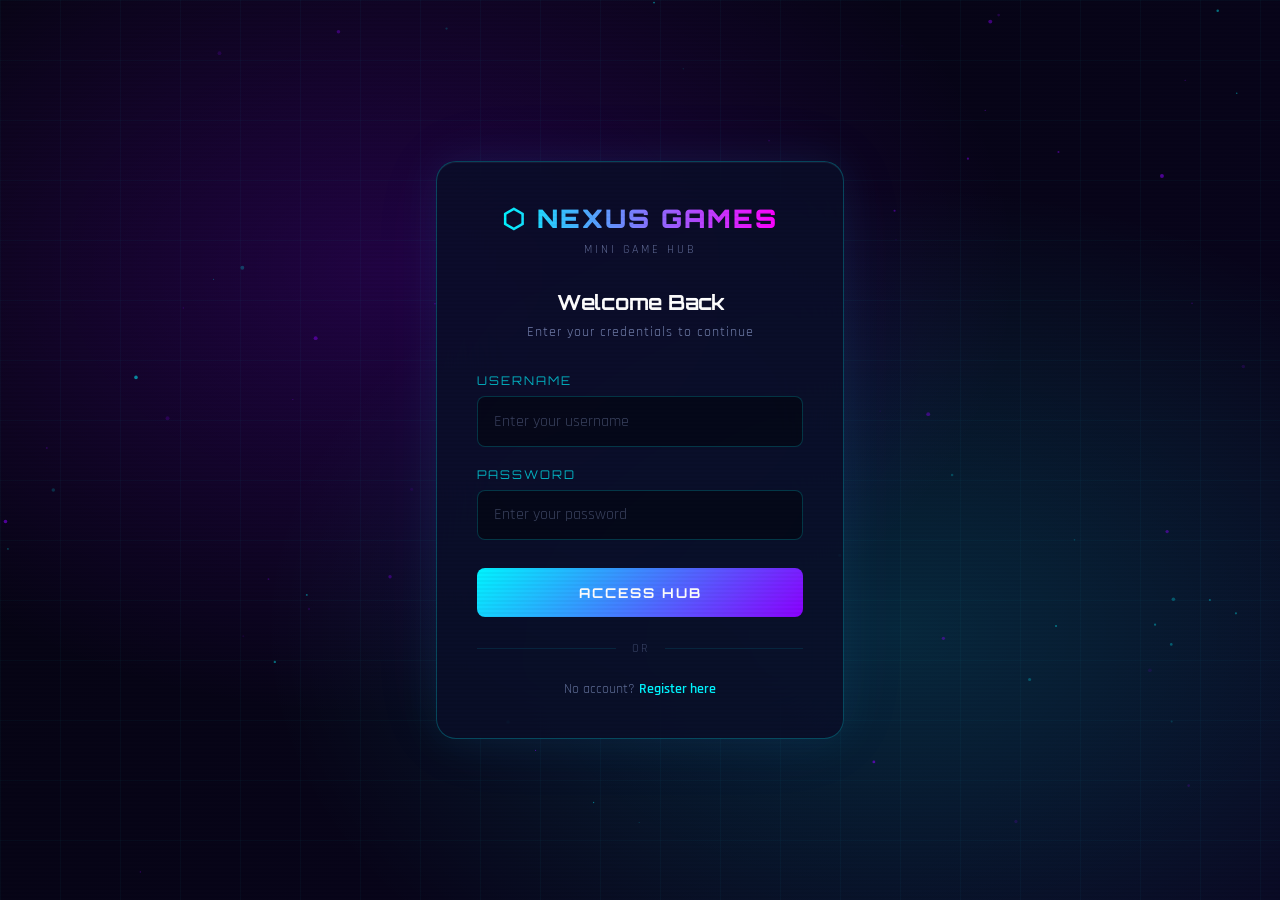
==== dashboard.html @ e150ee9c "Update favicon links and formats in dashboard.html Updated favicon links and added additional icon f" ====
<!DOCTYPE html>
<html lang="en">
<head>
  <meta charset="UTF-8" />
  <meta name="viewport" content="width=device-width, initial-scale=1.0" />
  <title>Dashboard — NEXUS GAMES</title>
  <link rel="stylesheet" href="main.css" />

  <link rel="icon" type="image/png" href="/favicon-96x96.png" sizes="96x96" />
  <link rel="icon" type="image/svg+xml" href="/favicon.svg" />
  <link rel="shortcut icon" href="/favicon.ico" />
  <link rel="apple-touch-icon" sizes="180x180" href="/apple-touch-icon.png" />
  <link rel="manifest" href="/site.webmanifest" />
  
  <style>
    /* Extra fade-in animation for cards */
    .game-card { animation: card-in 0.5s cubic-bezier(0.175,0.885,0.32,1.275) both; }
    .game-card:nth-child(1) { animation-delay: 0.1s; }
    .game-card:nth-child(2) { animation-delay: 0.2s; }
    .game-card:nth-child(3) { animation-delay: 0.3s; }
    @keyframes card-in { from { opacity:0; transform:translateY(30px) scale(0.95); } to { opacity:1; transform:translateY(0) scale(1); } }
    .dashboard-header { animation: fade-in 0.5s ease both; }
    @keyframes fade-in { from { opacity:0; transform:translateY(-10px); } to { opacity:1; transform:translateY(0); } }
  </style>
</head>
<body>
  <div class="bg-gradient"></div>
  <div class="grid-overlay"></div>
  <canvas id="particles-canvas"></canvas>
  <div class="orb orb-1"></div>
  <div class="orb orb-2"></div>

  <!-- Navbar -->
  <nav class="navbar">
    <a class="navbar-logo" href="index.html">⬡ NEXUS</a>
    <div class="navbar-right">
      <div class="user-badge">
        <span class="dot"></span>
        <span id="username-display">Player</span>
      </div>
      <button id="logout-btn" class="btn btn-danger">LOGOUT</button>
    </div>
  </nav>

  <!-- Dashboard Content -->
  <div class="dashboard">
    <div class="dashboard-header">
      <h1>GAME HUB</h1>
      <p>SELECT YOUR GAME AND BREAK YOUR RECORDS</p>
    </div>

    <!-- Game Cards -->
    <div class="games-grid">

      <!-- Game 1 -->
      <a href="game1.html" class="game-card cyan">
        <span class="card-icon">🟦</span>
        <div class="card-number">GAME 01</div>
        <div class="card-title">CUBE RUNNER</div>
        <div class="card-desc">Dodge incoming obstacles at breakneck speed. Switch lanes to survive. How long can you last?</div>
        <div class="card-score">
          <span class="label">HIGH SCORE</span>
          <span class="value" id="score-cube-runner">0</span>
        </div>
        <div class="play-btn">PLAY NOW →</div>
      </a>

      <!-- Game 2 -->
      <a href="game2.html" class="game-card magenta">
        <span class="card-icon">🔮</span>
        <div class="card-number">GAME 02</div>
        <div class="card-title">BALL JUMP</div>
        <div class="card-desc">Leap from platform to platform in an endless climb. Gravity is your enemy. Reach for the stars!</div>
        <div class="card-score">
          <span class="label">HIGH SCORE</span>
          <span class="value" id="score-ball-jump">0</span>
        </div>
        <div class="play-btn">PLAY NOW →</div>
      </a>

      <!-- Game 3 -->
      <a href="game3.html" class="game-card green">
        <span class="card-icon">🎯</span>
        <div class="card-number">GAME 03</div>
        <div class="card-title">TARGET SHOOTER</div>
        <div class="card-desc">Click targets in pseudo-3D space. Far targets score more. Beat the clock before time runs out!</div>
        <div class="card-score">
          <span class="label">HIGH SCORE</span>
          <span class="value" id="score-target-shooter">0</span>
        </div>
        <div class="play-btn">PLAY NOW →</div>
      </a>

    </div>

    <!-- High Scores Summary -->
    <div class="scores-section">
      <h2>⚡ YOUR STATS</h2>
      <div class="scores-grid">
        <div class="score-item">
          <div class="game-name">Cube Runner</div>
          <div class="score-val" id="stat-cube-runner">0</div>
        </div>
        <div class="score-item">
          <div class="game-name">Ball Jump</div>
          <div class="score-val" id="stat-ball-jump">0</div>
        </div>
        <div class="score-item">
          <div class="game-name">Target Shooter</div>
          <div class="score-val" id="stat-target-shooter">0</div>
        </div>
        <div class="score-item">
          <div class="game-name">Total Points</div>
          <div class="score-val" id="stat-total">0</div>
        </div>
      </div>
    </div>
  </div>

  <footer>
    <p>⬡ NEXUS GAMES &nbsp;|&nbsp; PURE VANILLA JS &nbsp;|&nbsp; NO FRAMEWORKS</p>
  </footer>

  <script src="auth.js"></script>
  <script src="main.js"></script>
  <script>
    // Also update stat items
    document.addEventListener('DOMContentLoaded', () => {
      const user = Auth.getCurrentUser();
      if (!user) return;
      const games = ['cube-runner', 'ball-jump', 'target-shooter'];
      let total = 0;
      games.forEach(g => {
        const s = Scores.getHighScore(user.username, g);
        total += s;
        const statEl = document.getElementById(`stat-${g}`);
        if (statEl) statEl.textContent = s;
      });
      const totalEl = document.getElementById('stat-total');
      if (totalEl) totalEl.textContent = total;
    });
  </script>
</body>
</html>
---- main.css ----
/* ===== MAIN CSS - GAME HUB ===== */
@import url('https://fonts.googleapis.com/css2?family=Orbitron:wght@400;700;900&family=Rajdhani:wght@300;400;600&display=swap');

:root {
  --neon-cyan: #00f5ff;
  --neon-magenta: #ff00ff;
  --neon-purple: #8b00ff;
  --neon-green: #00ff88;
  --bg-dark: #050510;
  --bg-card: rgba(10, 15, 40, 0.7);
  --glass-border: rgba(0, 245, 255, 0.2);
  --text-primary: #e0e8ff;
  --text-dim: rgba(180, 200, 255, 0.6);
}

* { margin: 0; padding: 0; box-sizing: border-box; }

body {
  font-family: 'Rajdhani', sans-serif;
  background: var(--bg-dark);
  color: var(--text-primary);
  min-height: 100vh;
  overflow-x: hidden;
  position: relative;
}

/* ===== ANIMATED BACKGROUND ===== */
.bg-gradient {
  position: fixed;
  inset: 0;
  background:
    radial-gradient(ellipse at 20% 20%, rgba(139, 0, 255, 0.15) 0%, transparent 50%),
    radial-gradient(ellipse at 80% 80%, rgba(0, 245, 255, 0.1) 0%, transparent 50%),
    radial-gradient(ellipse at 50% 50%, rgba(255, 0, 255, 0.05) 0%, transparent 70%),
    linear-gradient(135deg, #050510 0%, #0a0520 50%, #050510 100%);
  z-index: -2;
}

/* ===== PARTICLES ===== */
#particles-canvas {
  position: fixed;
  inset: 0;
  z-index: -1;
  pointer-events: none;
}

/* ===== GRID LINES ===== */
.grid-overlay {
  position: fixed;
  inset: 0;
  background-image:
    linear-gradient(rgba(0, 245, 255, 0.03) 1px, transparent 1px),
    linear-gradient(90deg, rgba(0, 245, 255, 0.03) 1px, transparent 1px);
  background-size: 60px 60px;
  z-index: -1;
  pointer-events: none;
}

/* ===== NAVBAR ===== */
.navbar {
  display: flex;
  align-items: center;
  justify-content: space-between;
  padding: 1rem 2rem;
  background: rgba(5, 5, 20, 0.8);
  backdrop-filter: blur(20px);
  border-bottom: 1px solid var(--glass-border);
  position: sticky;
  top: 0;
  z-index: 100;
}

.navbar-logo {
  font-family: 'Orbitron', sans-serif;
  font-size: 1.4rem;
  font-weight: 900;
  background: linear-gradient(90deg, var(--neon-cyan), var(--neon-magenta));
  -webkit-background-clip: text;
  -webkit-text-fill-color: transparent;
  background-clip: text;
  text-decoration: none;
  letter-spacing: 2px;
}

.navbar-right {
  display: flex;
  align-items: center;
  gap: 1.5rem;
}

.user-badge {
  display: flex;
  align-items: center;
  gap: 0.5rem;
  padding: 0.4rem 1rem;
  background: rgba(0, 245, 255, 0.1);
  border: 1px solid rgba(0, 245, 255, 0.3);
  border-radius: 20px;
  font-size: 0.9rem;
  color: var(--neon-cyan);
}

.user-badge .dot {
  width: 8px; height: 8px;
  border-radius: 50%;
  background: var(--neon-green);
  box-shadow: 0 0 8px var(--neon-green);
  animation: pulse-dot 2s ease-in-out infinite;
}

@keyframes pulse-dot {
  0%, 100% { opacity: 1; transform: scale(1); }
  50% { opacity: 0.6; transform: scale(0.8); }
}

/* ===== BUTTONS ===== */
.btn {
  padding: 0.6rem 1.5rem;
  border: none;
  border-radius: 6px;
  cursor: pointer;
  font-family: 'Orbitron', sans-serif;
  font-size: 0.75rem;
  font-weight: 700;
  letter-spacing: 1px;
  text-transform: uppercase;
  transition: all 0.3s ease;
  text-decoration: none;
  display: inline-block;
}

.btn-primary {
  background: linear-gradient(135deg, var(--neon-cyan), var(--neon-purple));
  color: #fff;
  box-shadow: 0 0 20px rgba(0, 245, 255, 0.4);
}

.btn-primary:hover {
  box-shadow: 0 0 40px rgba(0, 245, 255, 0.7), 0 0 80px rgba(139, 0, 255, 0.3);
  transform: translateY(-2px);
}

.btn-outline {
  background: transparent;
  color: var(--neon-magenta);
  border: 1px solid var(--neon-magenta);
  box-shadow: 0 0 10px rgba(255, 0, 255, 0.2);
}

.btn-outline:hover {
  background: rgba(255, 0, 255, 0.1);
  box-shadow: 0 0 25px rgba(255, 0, 255, 0.5);
  transform: translateY(-2px);
}

.btn-danger {
  background: transparent;
  color: #ff4466;
  border: 1px solid #ff4466;
}

.btn-danger:hover {
  background: rgba(255, 68, 102, 0.15);
  box-shadow: 0 0 20px rgba(255, 68, 102, 0.4);
}

/* ===== HERO / LANDING ===== */
.hero {
  display: flex;
  flex-direction: column;
  align-items: center;
  justify-content: center;
  min-height: 80vh;
  text-align: center;
  padding: 2rem;
}

.hero-title {
  font-family: 'Orbitron', sans-serif;
  font-size: clamp(2.5rem, 8vw, 6rem);
  font-weight: 900;
  line-height: 1.1;
  margin-bottom: 1rem;
  background: linear-gradient(135deg, var(--neon-cyan) 0%, var(--neon-magenta) 50%, var(--neon-purple) 100%);
  -webkit-background-clip: text;
  -webkit-text-fill-color: transparent;
  background-clip: text;
  filter: drop-shadow(0 0 30px rgba(0, 245, 255, 0.5));
  animation: title-glow 3s ease-in-out infinite alternate;
}

@keyframes title-glow {
  from { filter: drop-shadow(0 0 20px rgba(0, 245, 255, 0.4)); }
  to { filter: drop-shadow(0 0 50px rgba(255, 0, 255, 0.6)); }
}

.hero-subtitle {
  font-size: 1.2rem;
  color: var(--text-dim);
  margin-bottom: 3rem;
  letter-spacing: 3px;
  text-transform: uppercase;
}

.hero-buttons {
  display: flex;
  gap: 1.5rem;
  flex-wrap: wrap;
  justify-content: center;
}

/* ===== FLOATING ORBS ===== */
.orb {
  position: fixed;
  border-radius: 50%;
  filter: blur(80px);
  opacity: 0.15;
  pointer-events: none;
  animation: float-orb 8s ease-in-out infinite;
}

.orb-1 {
  width: 400px; height: 400px;
  background: var(--neon-purple);
  top: -100px; left: -100px;
  animation-delay: 0s;
}

.orb-2 {
  width: 300px; height: 300px;
  background: var(--neon-cyan);
  bottom: -50px; right: -50px;
  animation-delay: -4s;
}

.orb-3 {
  width: 200px; height: 200px;
  background: var(--neon-magenta);
  top: 50%; left: 50%;
  transform: translate(-50%, -50%);
  animation-delay: -2s;
}

@keyframes float-orb {
  0%, 100% { transform: translate(0, 0) scale(1); }
  33% { transform: translate(30px, -20px) scale(1.05); }
  66% { transform: translate(-20px, 15px) scale(0.95); }
}

/* ===== DASHBOARD ===== */
.dashboard {
  padding: 2rem;
  max-width: 1200px;
  margin: 0 auto;
}

.dashboard-header {
  text-align: center;
  margin-bottom: 3rem;
}

.dashboard-header h1 {
  font-family: 'Orbitron', sans-serif;
  font-size: clamp(1.5rem, 4vw, 2.5rem);
  background: linear-gradient(90deg, var(--neon-cyan), var(--neon-magenta));
  -webkit-background-clip: text;
  -webkit-text-fill-color: transparent;
  background-clip: text;
  margin-bottom: 0.5rem;
}

.dashboard-header p {
  color: var(--text-dim);
  letter-spacing: 2px;
}

/* ===== GAME CARDS ===== */
.games-grid {
  display: grid;
  grid-template-columns: repeat(auto-fit, minmax(300px, 1fr));
  gap: 2rem;
  margin-bottom: 3rem;
}

.game-card {
  background: var(--bg-card);
  border: 1px solid var(--glass-border);
  border-radius: 16px;
  padding: 2rem;
  backdrop-filter: blur(20px);
  transition: all 0.4s cubic-bezier(0.175, 0.885, 0.32, 1.275);
  cursor: pointer;
  position: relative;
  overflow: hidden;
  text-decoration: none;
  display: block;
}

.game-card::before {
  content: '';
  position: absolute;
  inset: 0;
  border-radius: 16px;
  opacity: 0;
  transition: opacity 0.3s;
}

.game-card.cyan::before { background: linear-gradient(135deg, rgba(0, 245, 255, 0.05), transparent); }
.game-card.magenta::before { background: linear-gradient(135deg, rgba(255, 0, 255, 0.05), transparent); }
.game-card.green::before { background: linear-gradient(135deg, rgba(0, 255, 136, 0.05), transparent); }

.game-card:hover::before { opacity: 1; }

.game-card:hover {
  transform: translateY(-12px) scale(1.02);
  border-color: var(--card-glow-color, var(--neon-cyan));
  box-shadow: 0 20px 60px var(--card-shadow-color, rgba(0, 245, 255, 0.2));
}

.game-card.cyan { --card-glow-color: var(--neon-cyan); --card-shadow-color: rgba(0,245,255,0.25); }
.game-card.magenta { --card-glow-color: var(--neon-magenta); --card-shadow-color: rgba(255,0,255,0.25); }
.game-card.green { --card-glow-color: var(--neon-green); --card-shadow-color: rgba(0,255,136,0.25); }

.card-icon {
  font-size: 3rem;
  margin-bottom: 1rem;
  display: block;
  filter: drop-shadow(0 0 10px currentColor);
}

.card-number {
  font-family: 'Orbitron', sans-serif;
  font-size: 0.7rem;
  letter-spacing: 3px;
  color: var(--text-dim);
  margin-bottom: 0.5rem;
  text-transform: uppercase;
}

.card-title {
  font-family: 'Orbitron', sans-serif;
  font-size: 1.4rem;
  font-weight: 700;
  margin-bottom: 0.75rem;
  color: #fff;
}

.card-desc {
  color: var(--text-dim);
  line-height: 1.6;
  font-size: 0.95rem;
  margin-bottom: 1.5rem;
}

.card-score {
  display: flex;
  align-items: center;
  justify-content: space-between;
  padding: 0.75rem 1rem;
  background: rgba(0,0,0,0.3);
  border-radius: 8px;
  border: 1px solid rgba(255,255,255,0.05);
}

.card-score .label {
  font-size: 0.75rem;
  color: var(--text-dim);
  letter-spacing: 2px;
  text-transform: uppercase;
}

.card-score .value {
  font-family: 'Orbitron', sans-serif;
  font-size: 1.1rem;
  font-weight: 700;
}

.game-card.cyan .card-score .value { color: var(--neon-cyan); }
.game-card.magenta .card-score .value { color: var(--neon-magenta); }
.game-card.green .card-score .value { color: var(--neon-green); }

.play-btn {
  display: flex;
  align-items: center;
  gap: 0.5rem;
  margin-top: 1rem;
  font-family: 'Orbitron', sans-serif;
  font-size: 0.75rem;
  font-weight: 700;
  letter-spacing: 2px;
  text-transform: uppercase;
  transition: gap 0.3s;
}

.game-card.cyan .play-btn { color: var(--neon-cyan); }
.game-card.magenta .play-btn { color: var(--neon-magenta); }
.game-card.green .play-btn { color: var(--neon-green); }

.game-card:hover .play-btn { gap: 1rem; }

/* ===== HIGH SCORES SECTION ===== */
.scores-section {
  background: var(--bg-card);
  border: 1px solid var(--glass-border);
  border-radius: 16px;
  padding: 2rem;
  backdrop-filter: blur(20px);
}

.scores-section h2 {
  font-family: 'Orbitron', sans-serif;
  font-size: 1.1rem;
  letter-spacing: 3px;
  color: var(--neon-cyan);
  margin-bottom: 1.5rem;
  text-transform: uppercase;
}

.scores-grid {
  display: grid;
  grid-template-columns: repeat(auto-fit, minmax(180px, 1fr));
  gap: 1rem;
}

.score-item {
  text-align: center;
  padding: 1rem;
  background: rgba(0,0,0,0.3);
  border-radius: 10px;
  border: 1px solid rgba(255,255,255,0.05);
}

.score-item .game-name {
  font-size: 0.75rem;
  color: var(--text-dim);
  letter-spacing: 2px;
  text-transform: uppercase;
  margin-bottom: 0.5rem;
}

.score-item .score-val {
  font-family: 'Orbitron', sans-serif;
  font-size: 2rem;
  font-weight: 900;
  background: linear-gradient(135deg, var(--neon-cyan), var(--neon-magenta));
  -webkit-background-clip: text;
  -webkit-text-fill-color: transparent;
  background-clip: text;
}

/* ===== FOOTER ===== */
footer {
  text-align: center;
  padding: 2rem;
  color: var(--text-dim);
  font-size: 0.8rem;
  letter-spacing: 2px;
  border-top: 1px solid var(--glass-border);
  margin-top: 3rem;
}

/* ===== RESPONSIVE ===== */
@media (max-width: 600px) {
  .navbar { padding: 0.75rem 1rem; }
  .navbar-logo { font-size: 1rem; }
  .dashboard { padding: 1rem; }
  .games-grid { grid-template-columns: 1fr; gap: 1rem; }
  .hero-buttons { flex-direction: column; align-items: center; }
}

/* ===== SCANLINE EFFECT ===== */
body::after {
  content: '';
  position: fixed;
  inset: 0;
  background: repeating-linear-gradient(
    0deg,
    transparent,
    transparent 2px,
    rgba(0, 0, 0, 0.03) 2px,
    rgba(0, 0, 0, 0.03) 4px
  );
  pointer-events: none;
  z-index: 9999;
}
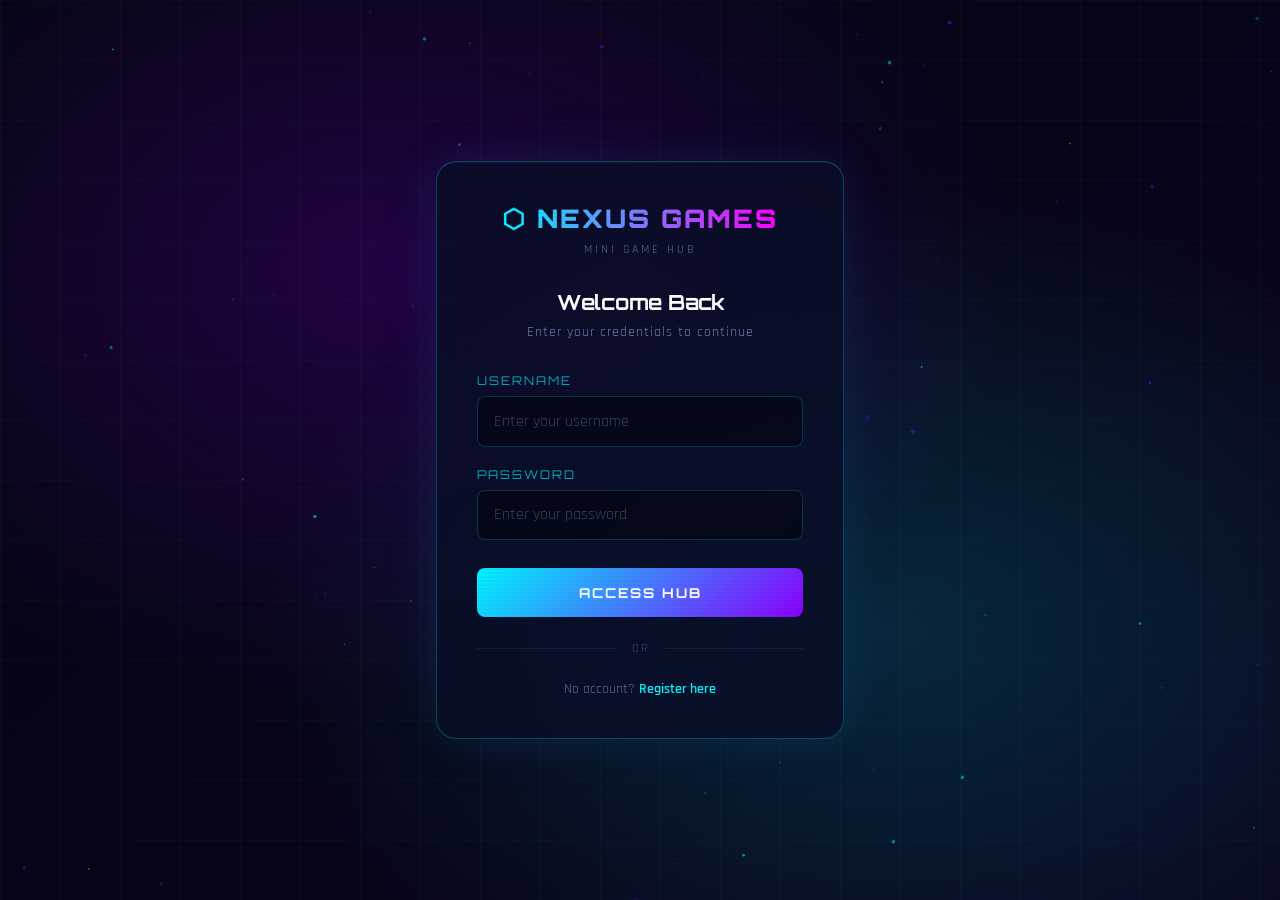
==== commit 41de1e61: "Fix HTML encoding issues in dashboard.html" ====
--- a/dashboard.html
+++ b/dashboard.html
@@ -6,11 +6,11 @@
   <title>Dashboard — NEXUS GAMES</title>
   <link rel="stylesheet" href="main.css" />
 
-  <link rel="icon" type="image/png" href="/favicon-96x96.png" sizes="96x96" />
-  <link rel="icon" type="image/svg+xml" href="/favicon.svg" />
-  <link rel="shortcut icon" href="/favicon.ico" />
-  <link rel="apple-touch-icon" sizes="180x180" href="/apple-touch-icon.png" />
-  <link rel="manifest" href="/site.webmanifest" />
+<link rel="icon" type="image/png" href="favicon-96x96.png" sizes="96x96" />
+<link rel="icon" type="image/svg+xml" href="favicon.svg" />
+<link rel="shortcut icon" href="favicon.ico" />
+<link rel="apple-touch-icon" sizes="180x180" href="apple-touch-icon.png" />
+<link rel="manifest" href="site.webmanifest" />
   
   <style>
     /* Extra fade-in animation for cards */
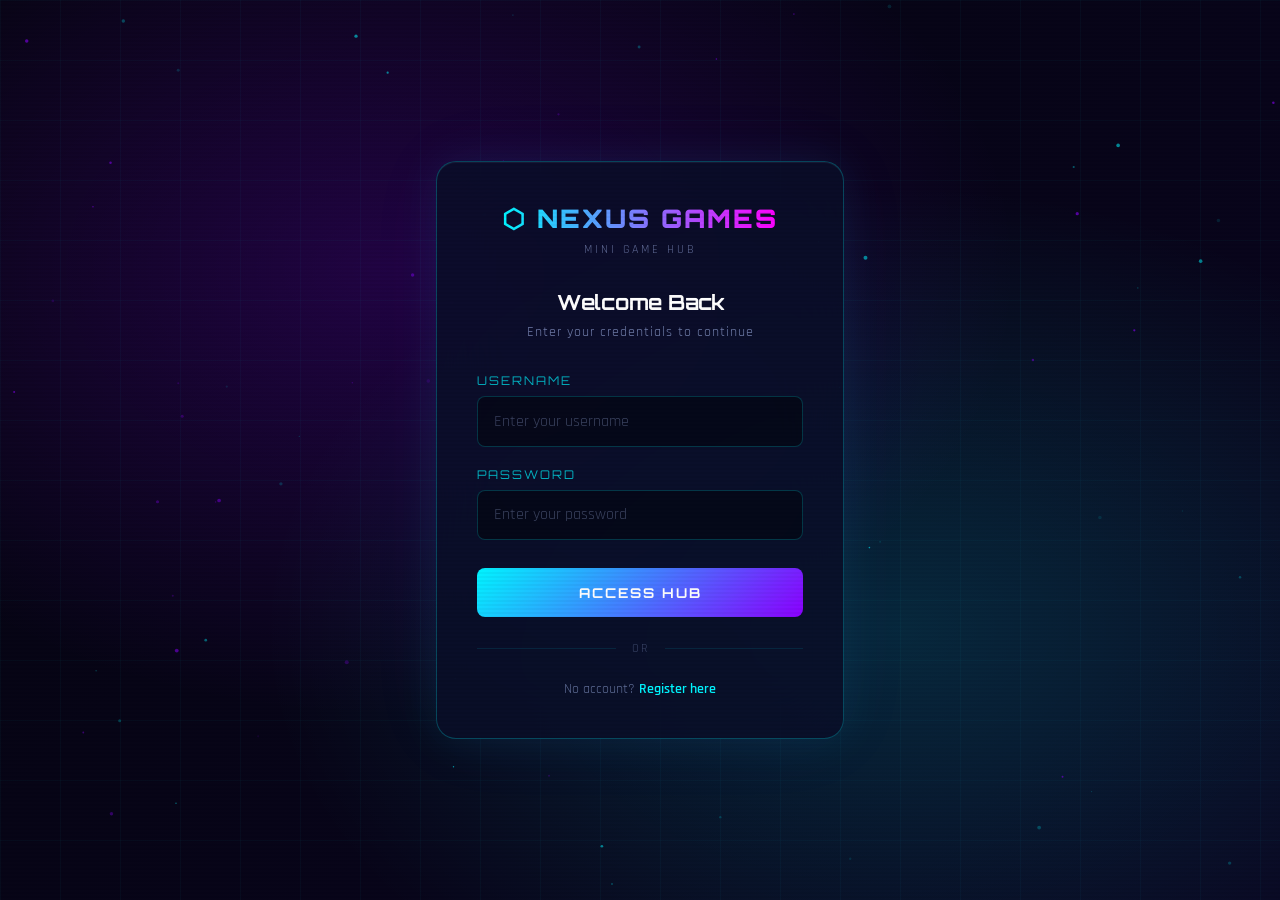
==== commit e3fef149: "Fix HTML formatting and structure in dashboard.html" ====
--- a/dashboard.html
+++ b/dashboard.html
@@ -6,8 +6,7 @@
   <title>Dashboard — NEXUS GAMES</title>
   <link rel="stylesheet" href="main.css" />
 
-<link rel="icon" type="image/png" href="favicon-96x96.png" sizes="96x96" />
-<link rel="icon" type="image/svg+xml" href="favicon.svg" />
+<link rel="icon" type="image/png" href="favicon-96x96.png" />
 <link rel="shortcut icon" href="favicon.ico" />
 <link rel="apple-touch-icon" sizes="180x180" href="apple-touch-icon.png" />
 <link rel="manifest" href="site.webmanifest" />
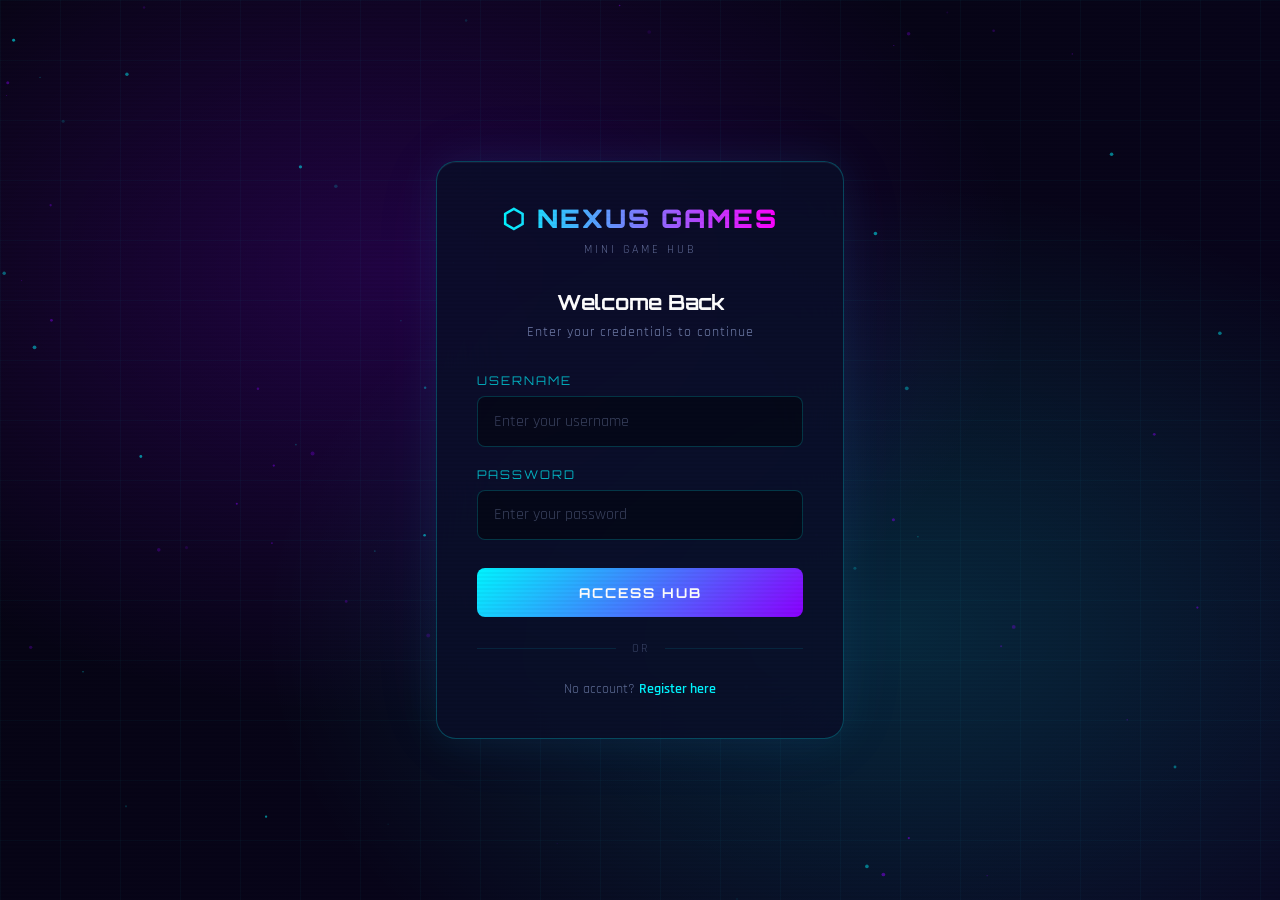
==== commit 1ad756b6: "Simplify favicon links - remove favicon.svg and favicon-96x96.png" ====
--- a/dashboard.html
+++ b/dashboard.html
@@ -1,143 +1,142 @@
-<!DOCTYPE html>
-<html lang="en">
-<head>
-  <meta charset="UTF-8" />
-  <meta name="viewport" content="width=device-width, initial-scale=1.0" />
-  <title>Dashboard — NEXUS GAMES</title>
-  <link rel="stylesheet" href="main.css" />
-
-<link rel="icon" type="image/png" href="favicon-96x96.png" />
-<link rel="shortcut icon" href="favicon.ico" />
-<link rel="apple-touch-icon" sizes="180x180" href="apple-touch-icon.png" />
-<link rel="manifest" href="site.webmanifest" />
-  
-  <style>
-    /* Extra fade-in animation for cards */
-    .game-card { animation: card-in 0.5s cubic-bezier(0.175,0.885,0.32,1.275) both; }
-    .game-card:nth-child(1) { animation-delay: 0.1s; }
-    .game-card:nth-child(2) { animation-delay: 0.2s; }
-    .game-card:nth-child(3) { animation-delay: 0.3s; }
-    @keyframes card-in { from { opacity:0; transform:translateY(30px) scale(0.95); } to { opacity:1; transform:translateY(0) scale(1); } }
-    .dashboard-header { animation: fade-in 0.5s ease both; }
-    @keyframes fade-in { from { opacity:0; transform:translateY(-10px); } to { opacity:1; transform:translateY(0); } }
-  </style>
-</head>
-<body>
-  <div class="bg-gradient"></div>
-  <div class="grid-overlay"></div>
-  <canvas id="particles-canvas"></canvas>
-  <div class="orb orb-1"></div>
-  <div class="orb orb-2"></div>
-
-  <!-- Navbar -->
-  <nav class="navbar">
-    <a class="navbar-logo" href="index.html">⬡ NEXUS</a>
-    <div class="navbar-right">
-      <div class="user-badge">
-        <span class="dot"></span>
-        <span id="username-display">Player</span>
-      </div>
-      <button id="logout-btn" class="btn btn-danger">LOGOUT</button>
-    </div>
-  </nav>
-
-  <!-- Dashboard Content -->
-  <div class="dashboard">
-    <div class="dashboard-header">
-      <h1>GAME HUB</h1>
-      <p>SELECT YOUR GAME AND BREAK YOUR RECORDS</p>
-    </div>
-
-    <!-- Game Cards -->
-    <div class="games-grid">
-
-      <!-- Game 1 -->
-      <a href="game1.html" class="game-card cyan">
-        <span class="card-icon">🟦</span>
-        <div class="card-number">GAME 01</div>
-        <div class="card-title">CUBE RUNNER</div>
-        <div class="card-desc">Dodge incoming obstacles at breakneck speed. Switch lanes to survive. How long can you last?</div>
-        <div class="card-score">
-          <span class="label">HIGH SCORE</span>
-          <span class="value" id="score-cube-runner">0</span>
-        </div>
-        <div class="play-btn">PLAY NOW →</div>
-      </a>
-
-      <!-- Game 2 -->
-      <a href="game2.html" class="game-card magenta">
-        <span class="card-icon">🔮</span>
-        <div class="card-number">GAME 02</div>
-        <div class="card-title">BALL JUMP</div>
-        <div class="card-desc">Leap from platform to platform in an endless climb. Gravity is your enemy. Reach for the stars!</div>
-        <div class="card-score">
-          <span class="label">HIGH SCORE</span>
-          <span class="value" id="score-ball-jump">0</span>
-        </div>
-        <div class="play-btn">PLAY NOW →</div>
-      </a>
-
-      <!-- Game 3 -->
-      <a href="game3.html" class="game-card green">
-        <span class="card-icon">🎯</span>
-        <div class="card-number">GAME 03</div>
-        <div class="card-title">TARGET SHOOTER</div>
-        <div class="card-desc">Click targets in pseudo-3D space. Far targets score more. Beat the clock before time runs out!</div>
-        <div class="card-score">
-          <span class="label">HIGH SCORE</span>
-          <span class="value" id="score-target-shooter">0</span>
-        </div>
-        <div class="play-btn">PLAY NOW →</div>
-      </a>
-
-    </div>
-
-    <!-- High Scores Summary -->
-    <div class="scores-section">
-      <h2>⚡ YOUR STATS</h2>
-      <div class="scores-grid">
-        <div class="score-item">
-          <div class="game-name">Cube Runner</div>
-          <div class="score-val" id="stat-cube-runner">0</div>
-        </div>
-        <div class="score-item">
-          <div class="game-name">Ball Jump</div>
-          <div class="score-val" id="stat-ball-jump">0</div>
-        </div>
-        <div class="score-item">
-          <div class="game-name">Target Shooter</div>
-          <div class="score-val" id="stat-target-shooter">0</div>
-        </div>
-        <div class="score-item">
-          <div class="game-name">Total Points</div>
-          <div class="score-val" id="stat-total">0</div>
-        </div>
-      </div>
-    </div>
-  </div>
-
-  <footer>
-    <p>⬡ NEXUS GAMES &nbsp;|&nbsp; PURE VANILLA JS &nbsp;|&nbsp; NO FRAMEWORKS</p>
-  </footer>
-
-  <script src="auth.js"></script>
-  <script src="main.js"></script>
-  <script>
-    // Also update stat items
-    document.addEventListener('DOMContentLoaded', () => {
-      const user = Auth.getCurrentUser();
-      if (!user) return;
-      const games = ['cube-runner', 'ball-jump', 'target-shooter'];
-      let total = 0;
-      games.forEach(g => {
-        const s = Scores.getHighScore(user.username, g);
-        total += s;
-        const statEl = document.getElementById(`stat-${g}`);
-        if (statEl) statEl.textContent = s;
-      });
-      const totalEl = document.getElementById('stat-total');
-      if (totalEl) totalEl.textContent = total;
-    });
-  </script>
-</body>
-</html>
+<!DOCTYPE html>
+<html lang="en">
+<head>
+  <meta charset="UTF-8" />
+  <meta name="viewport" content="width=device-width, initial-scale=1.0" />
+  <title>Dashboard — NEXUS GAMES</title>
+  <link rel="stylesheet" href="main.css" />
+
+<link rel="shortcut icon" href="favicon.ico" />
+<link rel="apple-touch-icon" sizes="180x180" href="apple-touch-icon.png" />
+<link rel="manifest" href="site.webmanifest" />
+  
+  <style>
+    /* Extra fade-in animation for cards */
+    .game-card { animation: card-in 0.5s cubic-bezier(0.175,0.885,0.32,1.275) both; }
+    .game-card:nth-child(1) { animation-delay: 0.1s; }
+    .game-card:nth-child(2) { animation-delay: 0.2s; }
+    .game-card:nth-child(3) { animation-delay: 0.3s; }
+    @keyframes card-in { from { opacity:0; transform:translateY(30px) scale(0.95); } to { opacity:1; transform:translateY(0) scale(1); } }
+    .dashboard-header { animation: fade-in 0.5s ease both; }
+    @keyframes fade-in { from { opacity:0; transform:translateY(-10px); } to { opacity:1; transform:translateY(0); } }
+  </style>
+</head>
+<body>
+  <div class="bg-gradient"></div>
+  <div class="grid-overlay"></div>
+  <canvas id="particles-canvas"></canvas>
+  <div class="orb orb-1"></div>
+  <div class="orb orb-2"></div>
+
+  <!-- Navbar -->
+  <nav class="navbar">
+    <a class="navbar-logo" href="index.html">⬡ NEXUS</a>
+    <div class="navbar-right">
+      <div class="user-badge">
+        <span class="dot"></span>
+        <span id="username-display">Player</span>
+      </div>
+      <button id="logout-btn" class="btn btn-danger">LOGOUT</button>
+    </div>
+  </nav>
+
+  <!-- Dashboard Content -->
+  <div class="dashboard">
+    <div class="dashboard-header">
+      <h1>GAME HUB</h1>
+      <p>SELECT YOUR GAME AND BREAK YOUR RECORDS</p>
+    </div>
+
+    <!-- Game Cards -->
+    <div class="games-grid">
+
+      <!-- Game 1 -->
+      <a href="game1.html" class="game-card cyan">
+        <span class="card-icon">🟦</span>
+        <div class="card-number">GAME 01</div>
+        <div class="card-title">CUBE RUNNER</div>
+        <div class="card-desc">Dodge incoming obstacles at breakneck speed. Switch lanes to survive. How long can you last?</div>
+        <div class="card-score">
+          <span class="label">HIGH SCORE</span>
+          <span class="value" id="score-cube-runner">0</span>
+        </div>
+        <div class="play-btn">PLAY NOW →</div>
+      </a>
+
+      <!-- Game 2 -->
+      <a href="game2.html" class="game-card magenta">
+        <span class="card-icon">🔮</span>
+        <div class="card-number">GAME 02</div>
+        <div class="card-title">BALL JUMP</div>
+        <div class="card-desc">Leap from platform to platform in an endless climb. Gravity is your enemy. Reach for the stars!</div>
+        <div class="card-score">
+          <span class="label">HIGH SCORE</span>
+          <span class="value" id="score-ball-jump">0</span>
+        </div>
+        <div class="play-btn">PLAY NOW →</div>
+      </a>
+
+      <!-- Game 3 -->
+      <a href="game3.html" class="game-card green">
+        <span class="card-icon">🎯</span>
+        <div class="card-number">GAME 03</div>
+        <div class="card-title">TARGET SHOOTER</div>
+        <div class="card-desc">Click targets in pseudo-3D space. Far targets score more. Beat the clock before time runs out!</div>
+        <div class="card-score">
+          <span class="label">HIGH SCORE</span>
+          <span class="value" id="score-target-shooter">0</span>
+        </div>
+        <div class="play-btn">PLAY NOW →</div>
+      </a>
+
+    </div>
+
+    <!-- High Scores Summary -->
+    <div class="scores-section">
+      <h2>⚡ YOUR STATS</h2>
+      <div class="scores-grid">
+        <div class="score-item">
+          <div class="game-name">Cube Runner</div>
+          <div class="score-val" id="stat-cube-runner">0</div>
+        </div>
+        <div class="score-item">
+          <div class="game-name">Ball Jump</div>
+          <div class="score-val" id="stat-ball-jump">0</div>
+        </div>
+        <div class="score-item">
+          <div class="game-name">Target Shooter</div>
+          <div class="score-val" id="stat-target-shooter">0</div>
+        </div>
+        <div class="score-item">
+          <div class="game-name">Total Points</div>
+          <div class="score-val" id="stat-total">0</div>
+        </div>
+      </div>
+    </div>
+  </div>
+
+  <footer>
+    <p>⬡ NEXUS GAMES &nbsp;|&nbsp; PURE VANILLA JS &nbsp;|&nbsp; NO FRAMEWORKS</p>
+  </footer>
+
+  <script src="auth.js"></script>
+  <script src="main.js"></script>
+  <script>
+    // Also update stat items
+    document.addEventListener('DOMContentLoaded', () => {
+      const user = Auth.getCurrentUser();
+      if (!user) return;
+      const games = ['cube-runner', 'ball-jump', 'target-shooter'];
+      let total = 0;
+      games.forEach(g => {
+        const s = Scores.getHighScore(user.username, g);
+        total += s;
+        const statEl = document.getElementById(`stat-${g}`);
+        if (statEl) statEl.textContent = s;
+      });
+      const totalEl = document.getElementById('stat-total');
+      if (totalEl) totalEl.textContent = total;
+    });
+  </script>
+</body>
+</html>
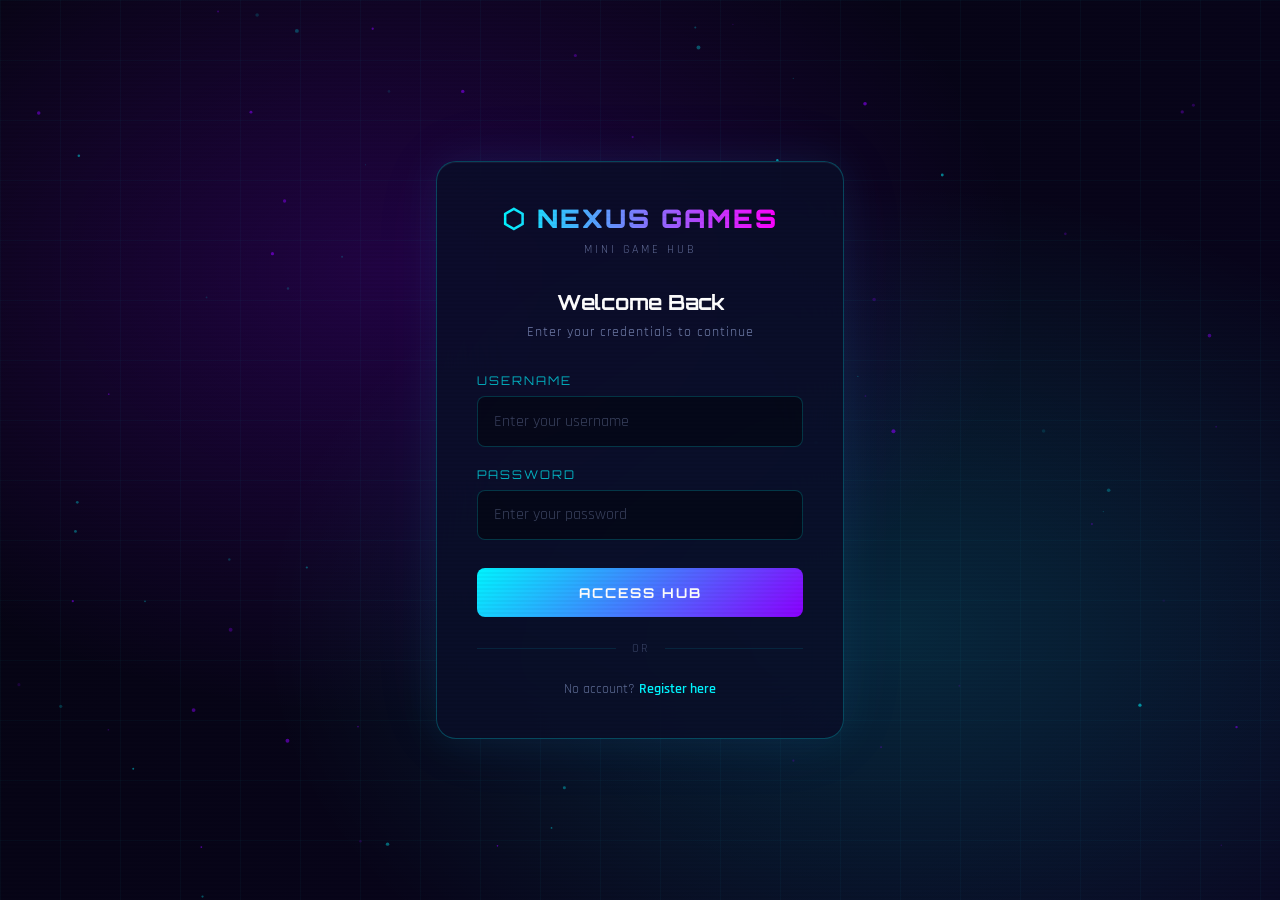
==== commit 4c1a9b39: "Remove all favicon and web app manifest references from HTML files" ====
--- a/dashboard.html
+++ b/dashboard.html
@@ -6,10 +6,6 @@
   <title>Dashboard — NEXUS GAMES</title>
   <link rel="stylesheet" href="main.css" />
 
-<link rel="shortcut icon" href="favicon.ico" />
-<link rel="apple-touch-icon" sizes="180x180" href="apple-touch-icon.png" />
-<link rel="manifest" href="site.webmanifest" />
-  
   <style>
     /* Extra fade-in animation for cards */
     .game-card { animation: card-in 0.5s cubic-bezier(0.175,0.885,0.32,1.275) both; }
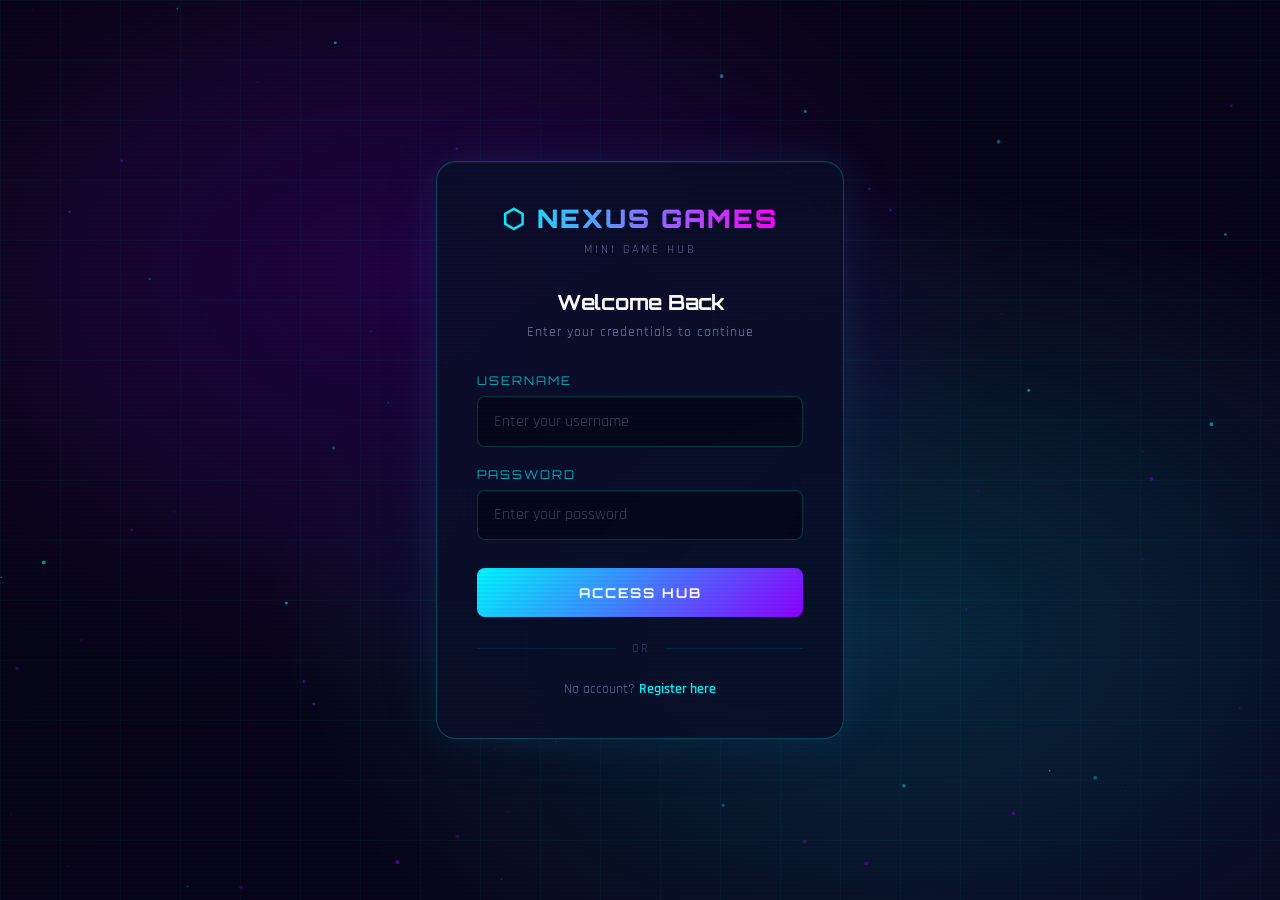
==== commit 370f8516: "Add favicon and web app manifest links to all 7 HTML files" ====
--- a/dashboard.html
+++ b/dashboard.html
@@ -5,6 +5,13 @@
   <meta name="viewport" content="width=device-width, initial-scale=1.0" />
   <title>Dashboard — NEXUS GAMES</title>
   <link rel="stylesheet" href="main.css" />
+
+<link rel="icon" type="image/png" href="/favicon-96x96.png?v=2" sizes="96x96" />
+<link rel="icon" type="image/svg+xml" href="/favicon.svg?v=2" />
+<link rel="shortcut icon" href="/favicon.ico?v=2" />
+<link rel="apple-touch-icon" sizes="180x180" href="/apple-touch-icon.png?v=2" />
+<meta name="apple-mobile-web-app-title" content="NXS-Games" />
+<link rel="manifest" href="/site.webmanifest?v=2" />
 
   <style>
     /* Extra fade-in animation for cards */
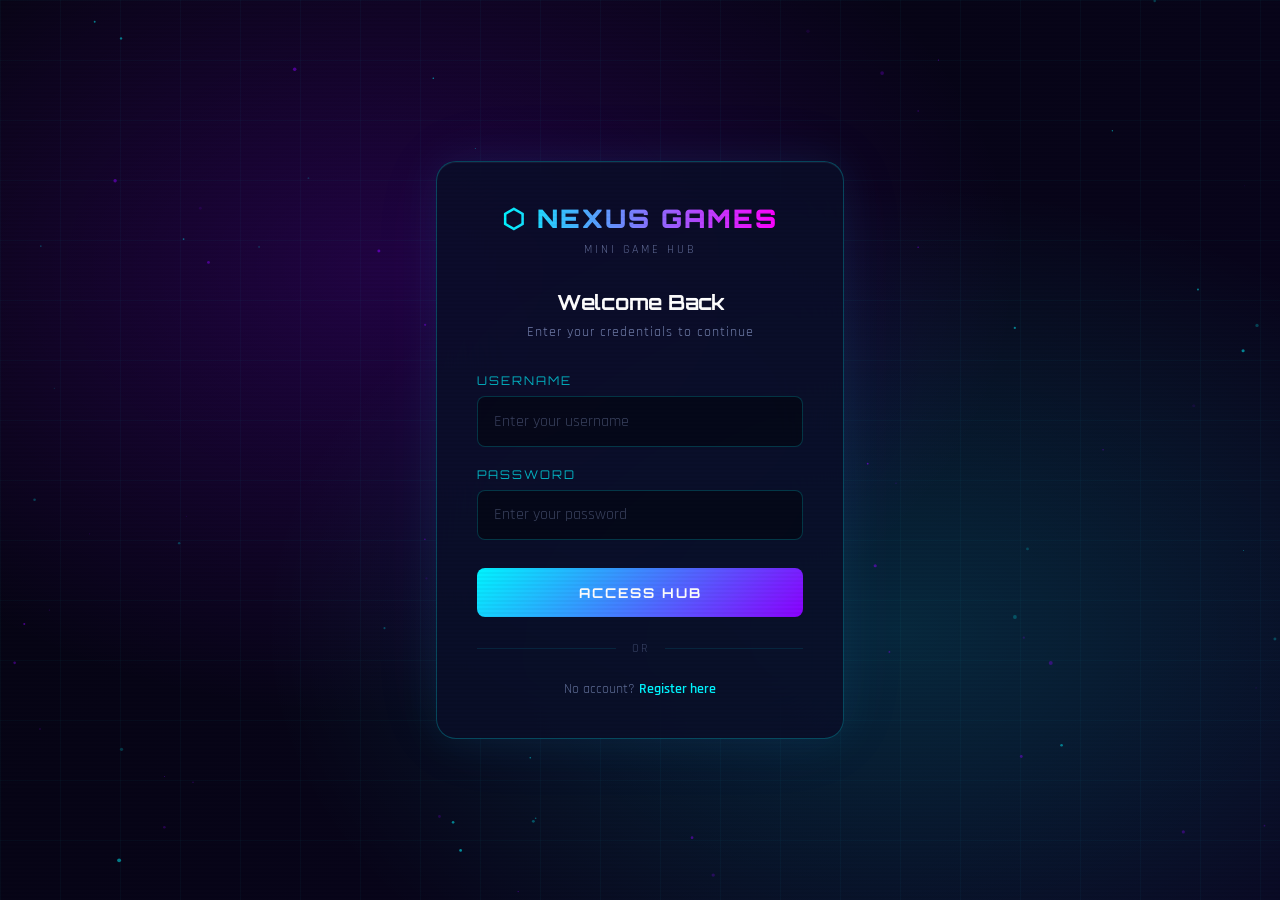
==== commit 758fbb23: "Change favicon paths from absolute to relative and bump version to v=3" ====
--- a/dashboard.html
+++ b/dashboard.html
@@ -6,12 +6,12 @@
   <title>Dashboard — NEXUS GAMES</title>
   <link rel="stylesheet" href="main.css" />
 
-<link rel="icon" type="image/png" href="/favicon-96x96.png?v=2" sizes="96x96" />
-<link rel="icon" type="image/svg+xml" href="/favicon.svg?v=2" />
-<link rel="shortcut icon" href="/favicon.ico?v=2" />
-<link rel="apple-touch-icon" sizes="180x180" href="/apple-touch-icon.png?v=2" />
+<link rel="icon" type="image/png" href="favicon-96x96.png?v=3" sizes="96x96" />
+<link rel="icon" type="image/svg+xml" href="favicon.svg?v=3" />
+<link rel="shortcut icon" href="favicon.ico?v=3" />
+<link rel="apple-touch-icon" sizes="180x180" href="apple-touch-icon.png?v=3" />
 <meta name="apple-mobile-web-app-title" content="NXS-Games" />
-<link rel="manifest" href="/site.webmanifest?v=2" />
+<link rel="manifest" href="site.webmanifest?v=3" />
 
   <style>
     /* Extra fade-in animation for cards */
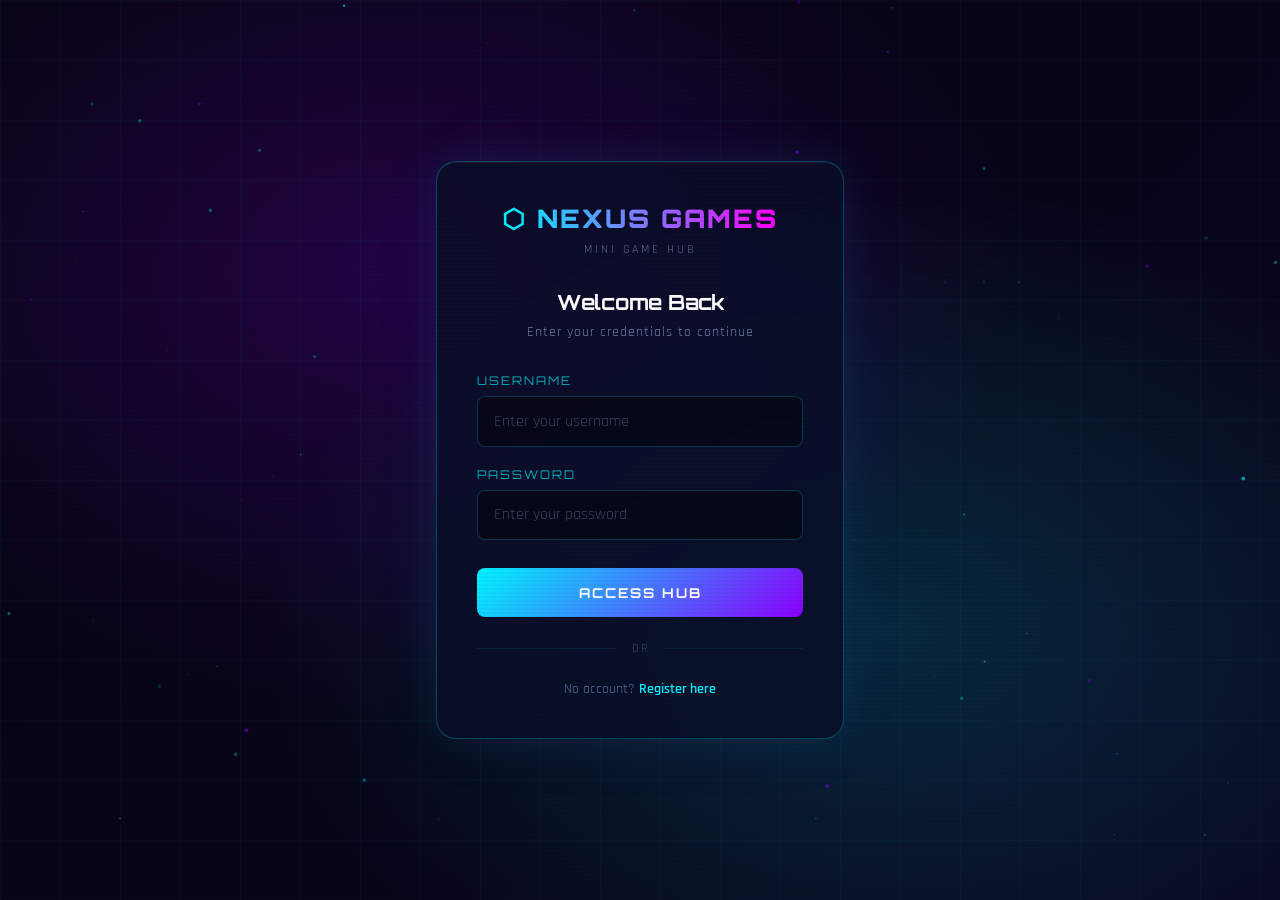
==== commit 9f081e78: "Add files via upload" ====
--- a/dashboard.html
+++ b/dashboard.html
@@ -1,145 +1,444 @@
-<!DOCTYPE html>
-<html lang="en">
-<head>
-  <meta charset="UTF-8" />
-  <meta name="viewport" content="width=device-width, initial-scale=1.0" />
-  <title>Dashboard — NEXUS GAMES</title>
-  <link rel="stylesheet" href="main.css" />
-
-<link rel="icon" type="image/png" href="favicon-96x96.png?v=3" sizes="96x96" />
-<link rel="icon" type="image/svg+xml" href="favicon.svg?v=3" />
-<link rel="shortcut icon" href="favicon.ico?v=3" />
-<link rel="apple-touch-icon" sizes="180x180" href="apple-touch-icon.png?v=3" />
-<meta name="apple-mobile-web-app-title" content="NXS-Games" />
-<link rel="manifest" href="site.webmanifest?v=3" />
-
-  <style>
-    /* Extra fade-in animation for cards */
-    .game-card { animation: card-in 0.5s cubic-bezier(0.175,0.885,0.32,1.275) both; }
-    .game-card:nth-child(1) { animation-delay: 0.1s; }
-    .game-card:nth-child(2) { animation-delay: 0.2s; }
-    .game-card:nth-child(3) { animation-delay: 0.3s; }
-    @keyframes card-in { from { opacity:0; transform:translateY(30px) scale(0.95); } to { opacity:1; transform:translateY(0) scale(1); } }
-    .dashboard-header { animation: fade-in 0.5s ease both; }
-    @keyframes fade-in { from { opacity:0; transform:translateY(-10px); } to { opacity:1; transform:translateY(0); } }
-  </style>
-</head>
-<body>
-  <div class="bg-gradient"></div>
-  <div class="grid-overlay"></div>
-  <canvas id="particles-canvas"></canvas>
-  <div class="orb orb-1"></div>
-  <div class="orb orb-2"></div>
-
-  <!-- Navbar -->
-  <nav class="navbar">
-    <a class="navbar-logo" href="index.html">⬡ NEXUS</a>
-    <div class="navbar-right">
-      <div class="user-badge">
-        <span class="dot"></span>
-        <span id="username-display">Player</span>
-      </div>
-      <button id="logout-btn" class="btn btn-danger">LOGOUT</button>
-    </div>
-  </nav>
-
-  <!-- Dashboard Content -->
-  <div class="dashboard">
-    <div class="dashboard-header">
-      <h1>GAME HUB</h1>
-      <p>SELECT YOUR GAME AND BREAK YOUR RECORDS</p>
-    </div>
-
-    <!-- Game Cards -->
-    <div class="games-grid">
-
-      <!-- Game 1 -->
-      <a href="game1.html" class="game-card cyan">
-        <span class="card-icon">🟦</span>
-        <div class="card-number">GAME 01</div>
-        <div class="card-title">CUBE RUNNER</div>
-        <div class="card-desc">Dodge incoming obstacles at breakneck speed. Switch lanes to survive. How long can you last?</div>
-        <div class="card-score">
-          <span class="label">HIGH SCORE</span>
-          <span class="value" id="score-cube-runner">0</span>
-        </div>
-        <div class="play-btn">PLAY NOW →</div>
-      </a>
-
-      <!-- Game 2 -->
-      <a href="game2.html" class="game-card magenta">
-        <span class="card-icon">🔮</span>
-        <div class="card-number">GAME 02</div>
-        <div class="card-title">BALL JUMP</div>
-        <div class="card-desc">Leap from platform to platform in an endless climb. Gravity is your enemy. Reach for the stars!</div>
-        <div class="card-score">
-          <span class="label">HIGH SCORE</span>
-          <span class="value" id="score-ball-jump">0</span>
-        </div>
-        <div class="play-btn">PLAY NOW →</div>
-      </a>
-
-      <!-- Game 3 -->
-      <a href="game3.html" class="game-card green">
-        <span class="card-icon">🎯</span>
-        <div class="card-number">GAME 03</div>
-        <div class="card-title">TARGET SHOOTER</div>
-        <div class="card-desc">Click targets in pseudo-3D space. Far targets score more. Beat the clock before time runs out!</div>
-        <div class="card-score">
-          <span class="label">HIGH SCORE</span>
-          <span class="value" id="score-target-shooter">0</span>
-        </div>
-        <div class="play-btn">PLAY NOW →</div>
-      </a>
-
-    </div>
-
-    <!-- High Scores Summary -->
-    <div class="scores-section">
-      <h2>⚡ YOUR STATS</h2>
-      <div class="scores-grid">
-        <div class="score-item">
-          <div class="game-name">Cube Runner</div>
-          <div class="score-val" id="stat-cube-runner">0</div>
-        </div>
-        <div class="score-item">
-          <div class="game-name">Ball Jump</div>
-          <div class="score-val" id="stat-ball-jump">0</div>
-        </div>
-        <div class="score-item">
-          <div class="game-name">Target Shooter</div>
-          <div class="score-val" id="stat-target-shooter">0</div>
-        </div>
-        <div class="score-item">
-          <div class="game-name">Total Points</div>
-          <div class="score-val" id="stat-total">0</div>
-        </div>
-      </div>
-    </div>
-  </div>
-
-  <footer>
-    <p>⬡ NEXUS GAMES &nbsp;|&nbsp; PURE VANILLA JS &nbsp;|&nbsp; NO FRAMEWORKS</p>
-  </footer>
-
-  <script src="auth.js"></script>
-  <script src="main.js"></script>
-  <script>
-    // Also update stat items
-    document.addEventListener('DOMContentLoaded', () => {
-      const user = Auth.getCurrentUser();
-      if (!user) return;
-      const games = ['cube-runner', 'ball-jump', 'target-shooter'];
-      let total = 0;
-      games.forEach(g => {
-        const s = Scores.getHighScore(user.username, g);
-        total += s;
-        const statEl = document.getElementById(`stat-${g}`);
-        if (statEl) statEl.textContent = s;
-      });
-      const totalEl = document.getElementById('stat-total');
-      if (totalEl) totalEl.textContent = total;
-    });
-  </script>
-</body>
-</html>
+<!DOCTYPE html>
+<html lang="en">
+<head>
+  <meta charset="UTF-8" />
+  <meta name="viewport" content="width=device-width, initial-scale=1.0" />
+  <title>Dashboard — NEXUS GAMES</title>
+
+  <link rel="stylesheet" href="main.css" />
+  <link rel="icon" type="image/png" href="favicon-96x96.png?v=3" sizes="96x96" />
+  <link rel="icon" type="image/svg+xml" href="favicon.svg?v=3" />
+  <link rel="icon" href="favicon.ico" type="image/x-icon?v=3">
+  <link rel="apple-touch-icon" sizes="180x180" href="apple-touch-icon.png?v=3" />
+  <meta name="apple-mobile-web-app-title" content="NXS-Games" />
+  <link rel="manifest" href="site.webmanifest?v=3" />
+  
+  <style>
+    /* Card badge labels */
+    .game-card { position: relative; overflow: visible !important; text-decoration: none !important; }
+    .game-card * { text-decoration: none !important; }
+
+    .card-badge {
+      position: absolute;
+      top: -16px;
+      left: 50%;
+      transform: translateX(-50%);
+      font-family: 'Orbitron', sans-serif;
+      font-size: 0.58rem;
+      letter-spacing: 2px;
+      padding: 4px 14px;
+      border-radius: 20px;
+      white-space: nowrap;
+      pointer-events: none;
+      z-index: 10;
+      text-decoration: none !important;
+      display: inline-block;
+      line-height: 1.4;
+    }
+    .badge-new {
+      background: rgba(0,245,255,0.15);
+      border: 1px solid #00f5ff;
+      color: #00f5ff;
+      box-shadow: 0 0 10px rgba(0,245,255,0.6), 0 0 22px rgba(0,245,255,0.2);
+      text-shadow: 0 0 8px #00f5ff;
+    }
+    .badge-freshly-new {
+      background: rgba(0,255,136,0.15);
+      border: 1px solid #00ff88;
+      color: #00ff88;
+      box-shadow: 0 0 10px rgba(0,255,136,0.6), 0 0 22px rgba(0,255,136,0.2);
+      text-shadow: 0 0 8px #00ff88;
+    }
+    .badge-popular {
+      background: rgba(255,0,200,0.15);
+      border: 1px solid #ff00cc;
+      color: #ff00cc;
+      box-shadow: 0 0 12px rgba(255,0,200,0.6), 0 0 26px rgba(255,0,200,0.2);
+      text-shadow: 0 0 8px #ff00cc;
+    }
+
+    /* Remove link underline/strikethrough from badges */
+    .game-card .card-badge {
+      text-decoration: none !important;
+      text-decoration-line: none !important;
+    }
+    /* Glow rings on badged cards */
+    .game-card.glow-cyan  { box-shadow: 0 0 0 2px rgba(0,245,255,0.5), 0 0 30px rgba(0,245,255,0.2), 0 8px 32px rgba(0,0,0,0.4); }
+    .game-card.glow-green { box-shadow: 0 0 0 2px rgba(0,255,136,0.55), 0 0 30px rgba(0,255,136,0.22), 0 8px 32px rgba(0,0,0,0.4); }
+    .game-card.glow-pink  { box-shadow: 0 0 0 2px rgba(255,0,200,0.55), 0 0 30px rgba(255,0,200,0.22), 0 8px 32px rgba(0,0,0,0.4); }
+
+    /* Card animations */
+    .game-card { animation: card-in 0.5s cubic-bezier(0.175,0.885,0.32,1.275) both; }
+    .game-card:nth-child(1) { animation-delay: 0.05s; }
+    .game-card:nth-child(2) { animation-delay: 0.10s; }
+    .game-card:nth-child(3) { animation-delay: 0.15s; }
+    .game-card:nth-child(4) { animation-delay: 0.20s; }
+    .game-card:nth-child(5) { animation-delay: 0.25s; }
+    .game-card:nth-child(6) { animation-delay: 0.30s; }
+    .game-card:nth-child(7) { animation-delay: 0.35s; }
+    @keyframes card-in { from { opacity:0; transform:translateY(30px) scale(0.95); } to { opacity:1; transform:translateY(0) scale(1); } }
+    .dashboard-header { animation: fade-in 0.5s ease both; }
+    @keyframes fade-in { from { opacity:0; transform:translateY(-10px); } to { opacity:1; transform:translateY(0); } }
+
+    /* Settings icon button */
+    .btn-icon {
+      background: rgba(0,0,0,0.3);
+      border: 1px solid rgba(0,245,255,0.2);
+      color: rgba(180,200,255,0.7);
+      padding: 0.5rem 0.8rem;
+      border-radius: 8px;
+      cursor: pointer;
+      font-size: 1.1rem;
+      transition: all 0.2s;
+      line-height: 1;
+    }
+    .btn-icon:hover { border-color: #00f5ff; color: #00f5ff; box-shadow: 0 0 12px rgba(0,245,255,0.3); }
+
+    /* Settings Modal */
+    .settings-overlay {
+      display: none;
+      position: fixed;
+      inset: 0;
+      background: rgba(0,0,0,0.75);
+      z-index: 1000;
+      align-items: center;
+      justify-content: center;
+      backdrop-filter: blur(10px);
+    }
+    .settings-overlay.open { display: flex; }
+    .settings-card {
+      background: rgba(8,12,35,0.98);
+      border: 1px solid rgba(0,245,255,0.3);
+      border-radius: 20px;
+      padding: 2rem;
+      width: 90%;
+      max-width: 420px;
+      position: relative;
+      box-shadow: 0 0 60px rgba(0,245,255,0.1), 0 0 120px rgba(139,0,255,0.08);
+      animation: card-in 0.3s ease;
+    }
+    .settings-close {
+      position: absolute;
+      top: 1rem; right: 1rem;
+      background: none;
+      border: 1px solid rgba(255,255,255,0.15);
+      color: rgba(255,255,255,0.5);
+      width: 32px; height: 32px;
+      border-radius: 50%;
+      cursor: pointer;
+      font-size: 0.85rem;
+      transition: all 0.2s;
+    }
+    .settings-close:hover { border-color: #ff4466; color: #ff4466; }
+    .settings-title {
+      font-family: 'Orbitron', sans-serif;
+      font-size: 1.1rem;
+      color: #00f5ff;
+      margin-bottom: 1.5rem;
+      letter-spacing: 3px;
+    }
+    .settings-section {
+      display: flex;
+      align-items: center;
+      justify-content: space-between;
+      padding: 0.8rem 0;
+      border-bottom: 1px solid rgba(255,255,255,0.06);
+    }
+    .settings-section.center { justify-content: center; padding-top: 1.2rem; border-bottom: none; }
+    .settings-label {
+      font-family: 'Orbitron', sans-serif;
+      font-size: 0.65rem;
+      color: rgba(180,200,255,0.65);
+      letter-spacing: 2px;
+    }
+    .lang-buttons { display: flex; gap: 8px; }
+    .lang-btn {
+      padding: 0.35rem 0.7rem;
+      background: rgba(0,0,0,0.4);
+      border: 1px solid rgba(0,245,255,0.2);
+      border-radius: 6px;
+      color: rgba(180,200,255,0.6);
+      cursor: pointer;
+      font-size: 0.8rem;
+      font-family: 'Rajdhani', sans-serif;
+      transition: all 0.2s;
+    }
+    .lang-btn:hover, .lang-btn.active {
+      border-color: #00f5ff;
+      color: #00f5ff;
+      box-shadow: 0 0 10px rgba(0,245,255,0.25);
+    }
+    .toggle-btn {
+      padding: 0.35rem 1rem;
+      border: 1px solid rgba(0,245,255,0.3);
+      background: rgba(0,245,255,0.08);
+      border-radius: 20px;
+      color: #00f5ff;
+      font-family: 'Orbitron', sans-serif;
+      font-size: 0.65rem;
+      cursor: pointer;
+      transition: all 0.2s;
+      letter-spacing: 1px;
+      min-width: 58px;
+      text-align: center;
+    }
+    .toggle-btn.off {
+      border-color: rgba(255,255,255,0.15);
+      color: rgba(180,200,255,0.35);
+      background: transparent;
+    }
+
+    /* Star rating */
+    #star-rating-widget { display:flex; gap:4px; }
+    .star-btn {
+      font-size: 1.4rem; cursor: pointer;
+      color: rgba(180,200,255,0.25);
+      transition: color 0.15s, text-shadow 0.15s, transform 0.2s;
+      user-select: none;
+    }
+    .star-btn:hover { transform: scale(1.2); }
+  </style>
+</head>
+<body>
+  <div class="bg-gradient"></div>
+  <div class="grid-overlay"></div>
+  <canvas id="particles-canvas"></canvas>
+  <div class="orb orb-1"></div>
+  <div class="orb orb-2"></div>
+
+  <!-- Navbar -->
+  <nav class="navbar">
+    <a class="navbar-logo" href="index.html" data-i18n="nav-logo">⬡ NEXUS</a>
+    <div class="navbar-right">
+      <div class="user-badge">
+        <span class="dot"></span>
+        <span id="username-display">Player</span>
+      </div>
+      <button id="lb-btn" class="btn-icon" title="Leaderboard">🏆</button>
+      <button id="settings-btn" class="btn-icon" title="Settings">⚙</button>
+    </div>
+  </nav>
+
+  <!-- Dashboard Content -->
+  <div class="dashboard">
+    <div class="dashboard-header">
+      <h1 data-i18n="hub-title">GAME HUB</h1>
+      <p data-i18n="hub-subtitle">SELECT YOUR GAME AND BREAK YOUR RECORDS</p>
+    </div>
+
+    <!-- Game Cards -->
+    <div class="games-grid">
+
+      <!-- Game 1 -->
+      <a href="game1.html" class="game-card cyan">
+        <span class="card-icon">🟦</span>
+        <div class="card-number">GAME 01</div>
+        <div class="card-title">CUBE RUNNER</div>
+        <div class="card-desc">Dodge incoming obstacles at breakneck speed. Switch lanes to survive. Collect 💎 gems for bonus points!</div>
+        <div class="card-score">
+          <span class="label" data-i18n="high-score">HIGH SCORE</span>
+          <span class="value" id="score-cube-runner">0</span>
+        </div>
+        <div class="play-btn" data-i18n="play-now">PLAY NOW →</div>
+      </a>
+
+      <!-- Game 2 -->
+      <a href="game2.html" class="game-card magenta glow-pink">
+        <span class="card-badge badge-popular">★ POPULAR</span>
+        <span class="card-icon">🔮</span>
+        <div class="card-number">GAME 02</div>
+        <div class="card-title">BALL JUMP</div>
+        <div class="card-desc">Leap from platform to platform endlessly. Grab the 🚀 jetpack for a 5-second flight boost! How high can you go?</div>
+        <div class="card-score">
+          <span class="label" data-i18n="high-score">HIGH SCORE</span>
+          <span class="value" id="score-ball-jump">0</span>
+        </div>
+        <div class="play-btn" data-i18n="play-now">PLAY NOW →</div>
+      </a>
+
+      <!-- Game 3 -->
+      <a href="game3.html" class="game-card green">
+        <span class="card-icon">🎯</span>
+        <div class="card-number">GAME 03</div>
+        <div class="card-title">TARGET SHOOTER</div>
+        <div class="card-desc">Shoot targets in pseudo-3D space. Hit rare ✨ golden targets for triple points. Beat the clock!</div>
+        <div class="card-score">
+          <span class="label" data-i18n="high-score">HIGH SCORE</span>
+          <span class="value" id="score-target-shooter">0</span>
+        </div>
+        <div class="play-btn" data-i18n="play-now">PLAY NOW →</div>
+      </a>
+
+      <!-- Game 4 -->
+      <a href="game4.html" class="game-card cyan glow-cyan">
+        <span class="card-badge badge-new">✦ NEW</span>
+        <span class="card-icon">🐍</span>
+        <div class="card-number">GAME 04</div>
+        <div class="card-title">SNAKE</div>
+        <div class="card-desc">Classic snake in a neon arena. Eat food to grow. Grab 💎 gems for +25 pts and a blazing 5-second speed boost!</div>
+        <div class="card-score">
+          <span class="label" data-i18n="high-score">HIGH SCORE</span>
+          <span class="value" id="score-snake">0</span>
+        </div>
+        <div class="play-btn" data-i18n="play-now">PLAY NOW →</div>
+      </a>
+
+      <!-- Game 5 -->
+      <a href="game5.html" class="game-card magenta glow-cyan">
+        <span class="card-badge badge-new">✦ NEW</span>
+        <span class="card-icon">🧱</span>
+        <div class="card-number">GAME 05</div>
+        <div class="card-title">BRICK BREAKER</div>
+        <div class="card-desc">Break all the bricks with your paddle and ball. Catch falling 💎 gems for bonus points. Can you clear the board?</div>
+        <div class="card-score">
+          <span class="label" data-i18n="high-score">HIGH SCORE</span>
+          <span class="value" id="score-brick-breaker">0</span>
+        </div>
+        <div class="play-btn" data-i18n="play-now">PLAY NOW →</div>
+      </a>
+
+      <!-- Game 6 -->
+      <a href="game6.html" class="game-card green glow-cyan">
+        <span class="card-badge badge-new">✦ NEW</span>
+        <span class="card-icon">🃏</span>
+        <div class="card-number">GAME 06</div>
+        <div class="card-title">MEMORY MATCH</div>
+        <div class="card-desc">Flip cards and find all matching pairs before time runs out. Speed is rewarded — faster wins = more points!</div>
+        <div class="card-score">
+          <span class="label" data-i18n="high-score">HIGH SCORE</span>
+          <span class="value" id="score-memory-match">0</span>
+        </div>
+        <div class="play-btn" data-i18n="play-now">PLAY NOW →</div>
+      </a>
+
+      <!-- Game 7 -->
+      <a href="game7.html" class="game-card cyan glow-green">
+        <span class="card-badge badge-freshly-new">⚡ FRESHLY NEW</span>
+        <span class="card-icon">🔵</span>
+        <div class="card-number">GAME 07</div>
+        <div class="card-title">FLAPPY ORB</div>
+        <div class="card-desc">Tap to flap through neon gates in this endless reflex challenge. A color-shifting distance bar tracks your record!</div>
+        <div class="card-score">
+          <span class="label" data-i18n="high-score">HIGH SCORE</span>
+          <span class="value" id="score-flappy-orb">0</span>
+        </div>
+        <div class="play-btn" data-i18n="play-now">PLAY NOW →</div>
+      </a>
+
+    </div>
+
+    <!-- High Scores Summary -->
+    <div class="scores-section">
+      <h2 data-i18n="stats-title">⚡ YOUR STATS</h2>
+      <div class="scores-grid">
+        <div class="score-item">
+          <div class="game-name">Cube Runner</div>
+          <div class="score-val" id="stat-cube-runner">0</div>
+        </div>
+        <div class="score-item">
+          <div class="game-name">Ball Jump</div>
+          <div class="score-val" id="stat-ball-jump">0</div>
+        </div>
+        <div class="score-item">
+          <div class="game-name">Target Shooter</div>
+          <div class="score-val" id="stat-target-shooter">0</div>
+        </div>
+        <div class="score-item">
+          <div class="game-name">Snake</div>
+          <div class="score-val" id="stat-snake">0</div>
+        </div>
+        <div class="score-item">
+          <div class="game-name">Brick Breaker</div>
+          <div class="score-val" id="stat-brick-breaker">0</div>
+        </div>
+        <div class="score-item">
+          <div class="game-name">Memory Match</div>
+          <div class="score-val" id="stat-memory-match">0</div>
+        </div>
+        <div class="score-item">
+          <div class="game-name">Flappy Orb</div>
+          <div class="score-val" id="stat-flappy-orb">0</div>
+        </div>
+        <div class="score-item">
+          <div class="game-name" data-i18n="total-points">Total Points</div>
+          <div class="score-val" id="stat-total">0</div>
+        </div>
+      </div>
+    </div>
+  </div>
+
+  <footer>
+    <p>⬡ Nexus Games &nbsp;|&nbsp; Safe for playing &nbsp;|&nbsp; Made with ❤️</p>
+  </footer>
+
+  <!-- Settings Modal -->
+  <div class="settings-overlay" id="settings-overlay">
+    <div class="settings-card">
+      <button class="settings-close" id="settings-close">✕</button>
+      <div class="settings-title" data-i18n="settings-title">⚙ SETTINGS</div>
+
+      <div class="settings-section">
+        <div class="settings-label" data-i18n="lang-label">LANGUAGE</div>
+        <div class="lang-buttons">
+          <button class="lang-btn" data-lang="en">🇬🇧 EN</button>
+          <button class="lang-btn" data-lang="gr">🇬🇷 GR</button>
+          <button class="lang-btn" data-lang="ru">🇷🇺 RU</button>
+        </div>
+      </div>
+
+      <div class="settings-section">
+        <div class="settings-label" data-i18n="sound-label">SOUND EFFECTS</div>
+        <button class="toggle-btn" id="sound-toggle">ON</button>
+      </div>
+
+      <div class="settings-section">
+        <div class="settings-label" data-i18n="particles-label">PARTICLE EFFECTS</div>
+        <button class="toggle-btn" id="particles-toggle">ON</button>
+      </div>
+
+      <div class="settings-section">
+        <div class="settings-label" data-i18n="clear-label">CLEAR HIGH SCORES</div>
+        <button class="btn btn-danger" id="clear-scores-btn" style="font-size:0.7rem;padding:0.4rem 0.8rem;" data-i18n="clear-btn">CLEAR ALL</button>
+      </div>
+
+      <div class="settings-section">
+        <div class="settings-label">RATE NEXUS GAMES</div>
+        <div id="star-rating-widget">
+          <span class="star-btn" data-star="1">★</span>
+          <span class="star-btn" data-star="2">★</span>
+          <span class="star-btn" data-star="3">★</span>
+          <span class="star-btn" data-star="4">★</span>
+          <span class="star-btn" data-star="5">★</span>
+        </div>
+      </div>
+      <div id="rating-thanks" style="display:none;text-align:center;padding:0.4rem 0;"></div>
+
+      <div class="settings-section center">
+        <button class="btn btn-danger" id="settings-logout" data-i18n="logout-btn">LOGOUT</button>
+      </div>
+    </div>
+  </div>
+
+  <script src="auth.js"></script>
+  <script src="i18n.js"></script>
+  <script src="main.js"></script>
+  <script src="leaderboard.js"></script>
+  <script src="chat.js"></script>
+  <script>
+    document.addEventListener('DOMContentLoaded', () => {
+      const user = Auth.getCurrentUser();
+      if (!user) return;
+      let total = 0;
+      const games = ['cube-runner', 'ball-jump', 'target-shooter', 'snake', 'brick-breaker', 'memory-match', 'flappy-orb'];
+      games.forEach(g => {
+        const s = Scores.getHighScore(user.username, g);
+        total += s;
+        const statEl = document.getElementById(`stat-${g}`);
+        if (statEl) statEl.textContent = s;
+      });
+      const totalEl = document.getElementById('stat-total');
+      if (totalEl) totalEl.textContent = total;
+    });
+  </script>
+</body>
+</html>
